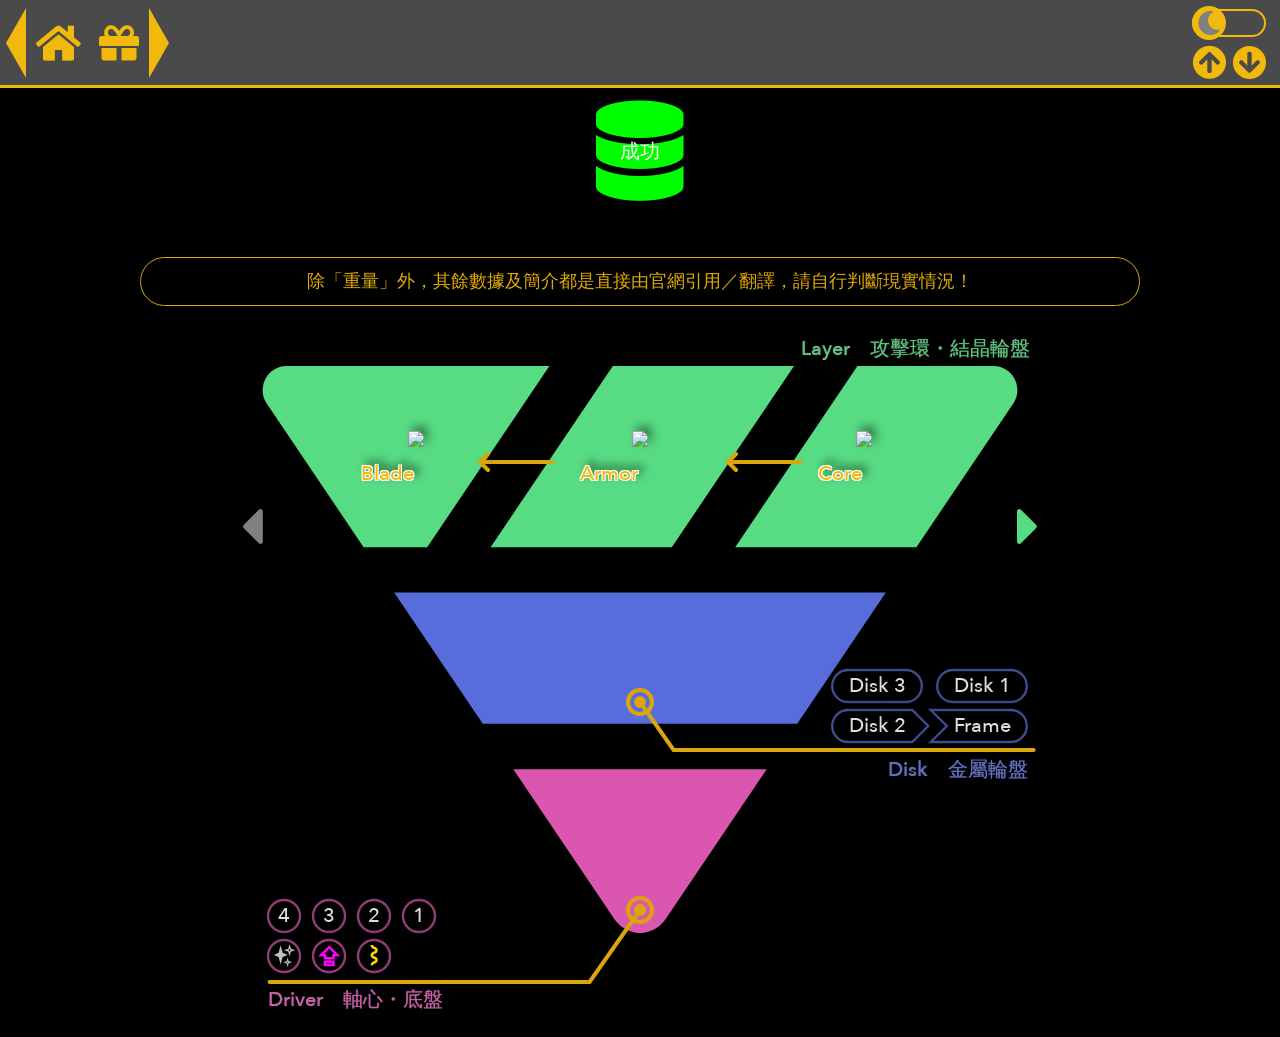
==== parts/index.html @ 6105d664 "67.18" ====
<!DOCTYPE html>
<script src=/include/common.js></script>
<title>陀螺部件 ￭ Beyblade Burst parts</title>
<script src=include/parts.js></script>
<script src=include/catalog.js></script>
<link rel=preload as=style href=include/catalog.css onload=this.rel='stylesheet'>
<link rel=stylesheet href=include/typography.css>

<nav><script>L(() => new nav());</script></nav>
<db-status></db-status>

<main hidden id=catalog>
    <h5></h5>
    <details hidden>
        <summary data-icon=></summary>
        <article></article>
    </details>
    <div class=filter></div>
    <section class=catalog></section>
</main>
<main hidden id=menu>
    <div class=tips>除「重量」外，其餘數據及簡介都是直接由官網引用／翻譯，請自行判斷現實情況！</div>
    <section>
        <b class=layer>Layer　攻擊環・結晶輪盤</b>
        <div class=layer style="height:31%;--p:7">
            <button data-icon="" disabled></button>
            <button data-icon=""></button>
            <div>
                <a href=?layer7b title=Blade></a>
                <a href=?layer7a title=Armor></a>
                <a href=?layer7c title=Core></a>
            </div>
            <div>
                <a href=?layer6s style="top:28%;left:22%" title=Chassis></a>
                <a href=?layer6r style="top:28%;left:53%" title=Ring></a>
                <a href=?layer6c style="top:50%;left:80%" title=Chip></a>
                <a href=?LB style="top:75%;left:35%" title='LB Ring'></a>
            </div>
            <div>
                <a href=?layer5></a>
                <a href=?layer5b title=Base></a>
                <a href=?layer5w title=Weight></a>
                <a href=?layer5c title=Chip></a>
            </div>
            <div>
                <a href=?remake></a>
                <a href=?layer4></a>
                <a href=?layer3></a>
                <a href=?layer2></a>
                <a href=?layer1></a>
            </div>
        </div>
        <div class=disk style="top:38%;height:23%">
            <a href=?LB style="left:38%;top:40%" title='LB Disk'></a>
            <div style='right:1%;bottom:calc(-20% - 1.5em)'>
                <a href=?disk3><svg viewBox="0 0 56 20"><use href="#oval"/></svg>Disk 3</a>
                <a href=?disk1><svg viewBox="0 0 56 20"><use href="#oval"/></svg>Disk 1</a>
                <a href=?disk2><svg viewBox="-2 0 60 20"><path d="M 10,0 a 10,10,0,0,0,0,20 h 40 l 10,-10 l -10,-10 Z"></path></svg>Disk 2</a>
                <a href=?frame><svg viewBox="2 0 60 20"><path d="M 50,0 a 10,10,0,0,1,0,20 h -50 l 10,-10 l -10,-10 Z"></path></svg>Frame</a>
                <b>Disk　金屬輪盤</b>
            </div>
        </div>
        <div class=driver style="top:68%;height:28%">
            <div style='left:3%;bottom:calc(-29% - 1.6em)'>
                <a href=?driver4>4</a>
                <a href=?driver3>3</a>
                <a href=?driver2>2</a>
                <a href=?driver1>1</a>
                <a href=?metal data-icon="✨"></a>
                <a href=?high data-icon="⇪"></a>
                <a href=?dash data-icon="⌇"></a>
                <b>Driver　軸心・底盤</b>
            </div>
        </div>

        <svg viewBox="0 0 100 73">
            <defs>
                <rect id=round width=20 height=20 rx=10 ry=10></rect>
                <rect id=oval width=56 height=20 rx=10 ry=10></rect>
                <marker id=bullseye>
                    <circle></circle>
                    <circle></circle>
                </marker>
            </defs>
            <image href="include/parts.svg#layer" width="100" height="73" />
            <path id='7' d="M 70,12 l -9,0 m 0,0 l 1,1 m -1,-1 l 1,-1 m -1,1 m -22,0 l -9,0 m 0,0 l 1,1 m -1,-1 l 1,-1 m -1,1 "/>
            <path id='6' d="M 71,12 l -3,0 l -3.5,-5 l -3,0 m 0,0 l 1,1 m -1,-1 l 1,-1 m -1,1 m -17,0 l -13.5,0 m 0,0 l 1,1 m -1,-1 l 1,-1 m -1,1 
            M 68,12 l -3.5,5 l -20.5,0 m 0,0 l 1,1 m -1,-1 l 1,-1 m -1,1 m -16.5,0 l -4,0 l -2.1,3 l 9.1,13 m 0,0 l .4,-1.3 m -.4,1.3 l -1.5,-.3"/>
            <path id='5' d="M 73,12 l -5,0 m 0,0 l 1,1 m -1,-1 l 1,-1 m -1,1 m -15.5,0 l -5,0 m 0,0 l 1,1 m -1,-1 l 1,-1 m -1,1 "/>
            <path d='M 50,68 l -6.3,9 l -40,0' marker-start='url(#bullseye)'></path>
            <path d='M 50,42 l 4.2,6 l 45,0' marker-start='url(#bullseye)'></path>
        </svg>
    </section>
</main>
<script>
    let max = page = parseInt(Q('div.layer').style.getPropertyValue('--p'));
    const hidePath = page => Q(`path[id]`, path => path.style.opacity = path.id == page ? 1 : 0);
    hidePath(page);
    Q('button:first-of-type').onclick = ev => {
        Q('button:last-of-type').disabled = false;
        Q('div.layer').style.setProperty('--p', ++page);
        ev.target.disabled = page == max;
        hidePath(page);
    };
    Q('button:last-of-type').onclick = ev => {
        Q('button:first-of-type').disabled = false;
        Q('div.layer').style.setProperty('--p', --page);
        ev.target.disabled = page == 4;
        hidePath(page);
    };
    L(() => {
        if (Parts.group)
            return Q('#catalog').hidden = false;
        Q('.layer a:empty,.disk a:empty', a => a.insertAdjacentHTML('beforeend', `<img src=/img/system-${nav.comp(a.getAttribute('href').substring(1))}.png>`));
        Q('.driver a', a => a.insertAdjacentHTML('afterbegin', `<svg viewBox="0 0 20 20"><use href="#round"/></svg>`));
        Q('#menu').hidden = false;
        Q('style[media]').removeAttribute('media');
    });
</script>
<style media="max-width:1px">
    main [data-icon]::after {content:attr(data-icon);}
    a[href='?dash']::after  {color:gold;}
    a[href='?metal']::after {color:silver;}
    a[href='?high']::after  {color:magenta;}
    a[title]::after {
        content:attr(title);
        position:absolute;right:.5em;bottom:0;
        color:var(--theme);
        text-shadow:0.05em 0.05em 0 white, -0.05em 0.05em 0 white, -0.05em -0.05em 0 white, 0.05em -0.05em white
    }

    #menu [style],.layer>div {
        position:absolute;
    }
    section {
        position:relative;
        max-width:800px;
        margin:3em auto;
    }
    section div {
        width:100%;
        z-index:1;
    }
    .layer {
        overflow:hidden;
    }
    .layer>div   {
        height:100%;
        transition:left .5s;
        display:flex;justify-content:space-around;align-items:center;
        padding:0 8%;
    }
    .layer>div:nth-last-of-type(4) {left:calc((var(--p) - 7)*100%);}
    .layer>div:nth-last-of-type(3) {left:calc((var(--p) - 6)*100%);}
    .layer>div:nth-last-of-type(2) {left:calc((var(--p) - 5)*100%);}
    .layer>div:last-of-type        {left:calc((var(--p) - 4)*100%);}

    defs~path,.disk>a[href='?LB'] {
        transition:opacity .5s;
    }
    .layer:not([style*='--p:6'])+.disk>a[href='?LB'] {
        opacity:0;
    }
    .disk>div {
        width:11em;
        text-align:right;
    }
    .disk>div a,.driver a {
        max-height:2em;line-height:2em;
        position:relative;
        display:inline-block;
        text-align:center;
    }
    .disk>div a {
        width:4em;
        margin:0 .5em;
    }
    .driver a {
        width:2em;
    }
    .driver>div {
        width:10em;
        text-align:left;
    }

    button {
        position:absolute;bottom:0;
        z-index:3;
        border:none;background:none;
        color:hsl(var(--c),65%,60%);
        font-size:3em;height:1em;
        padding:0;
    }
    button[disabled] {
        color:grey;
    }
    button:first-of-type {left:0;}
    button:last-of-type {right:0;}

    a[href^='?layer6'],a[href='?LB'] {
        transform:translate(-50%,-50%);
    }
    .layer a:not([style]) {
        position:relative;
    }
    .layer a,.disk>a {
        display:inline-block;
        height:3em;
    }
    section a svg {
        position:absolute;left:50%;top:50%;transform:translate(-50%,-50%);
        height:80%;
        z-index:-1;
    }
    section img {
        height:100%;
    }
    section a {
        filter:drop-shadow(0.25rem -0.25rem 0.2rem hsla(0,0%,0%,0.4)) !important;
    }
    section a:hover {
        filter:brightness(120%) drop-shadow(0.25rem -0.25rem 0.2rem hsla(0,0%,0%,0.4)) !important;
    }
    section>b {
        margin-bottom:.2em;
        position:absolute;right:.5em;bottom:100%;
    }
    b {
        margin-top:.5rem;
        display:block;
        color:hsl(var(--c),var(--s),calc(60% - var(--b)/10));
        text-shadow:0 0 .05rem hsl(var(--c),var(--s),calc(50% - var(--b)/10));
    }
    .disk b {
        padding-right:.2rem;
    }
    .driver b {
        padding-left:.2rem;
    }

    /*svg*/
    svg * {
        overflow: visible;
    }
    .driver+svg path {
        stroke:hsl(var(--c),var(--s),calc(50% - var(--b)/10));
        stroke-linecap:round;
        stroke-width:.5;
        fill:transparent;
    }
    circle,rect {
        r:2.5;
        fill:transparent;
    }
    rect,.disk path {
        stroke:hsl(var(--c),var(--s),40%);
        stroke-width:1.5;
        fill:none;
    }
    #bullseye circle:first-child {
        r:3;
        stroke:hsl(var(--c),var(--s),calc(50% - var(--b)/10));
    }
    #bullseye circle:last-child {
        r:1.5;
        fill:hsl(var(--c),var(--s),calc(50% - var(--b)/10));
    }
</style>
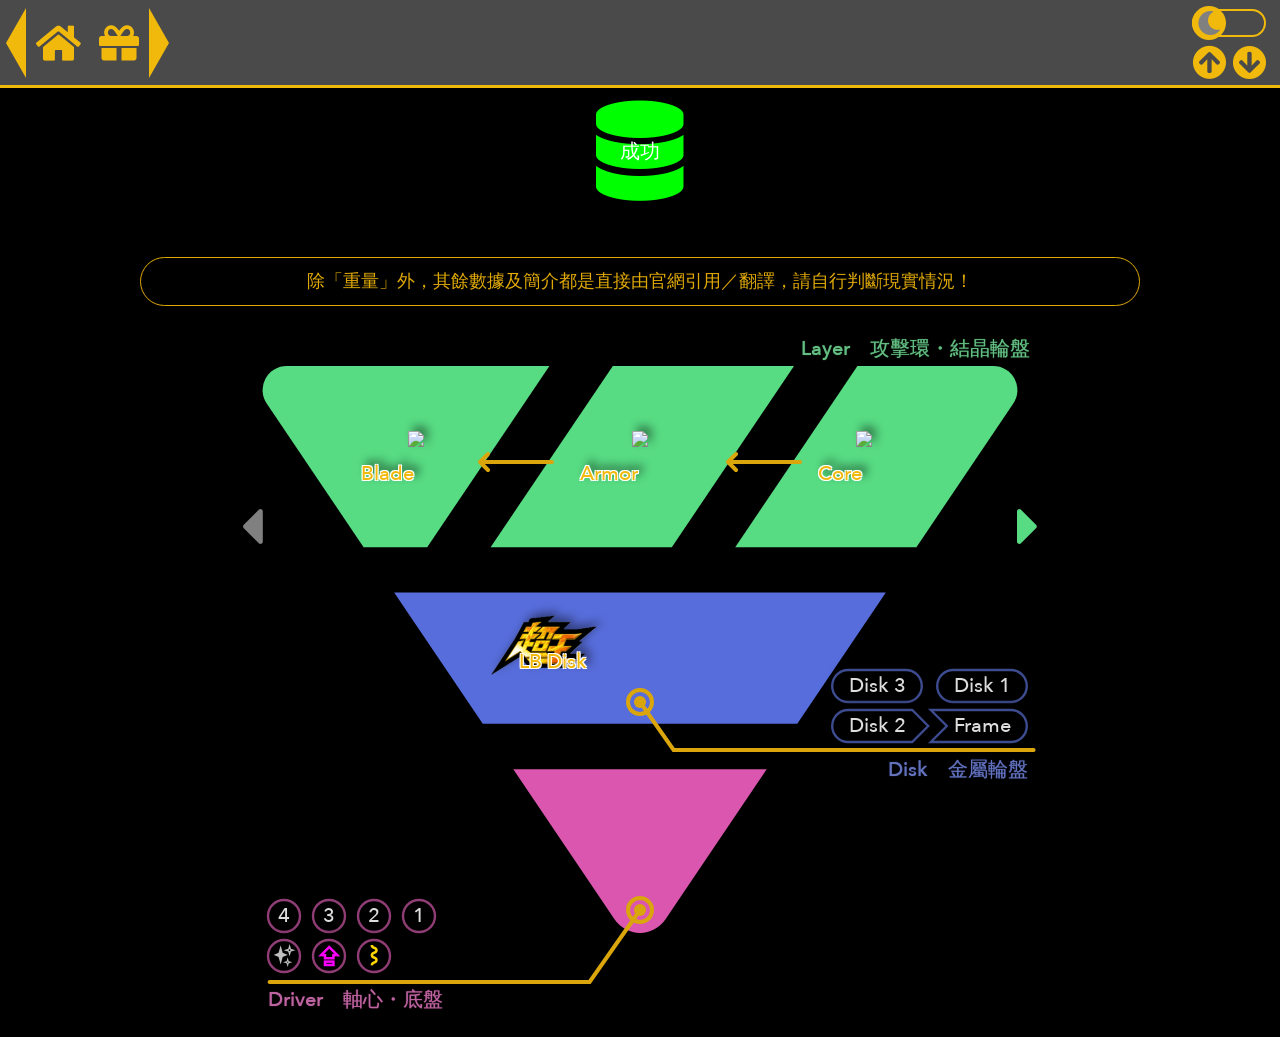
==== commit 69f7ad34: "68.3" ====
--- a/parts/index.html
+++ b/parts/index.html
@@ -158,7 +158,7 @@
     defs~path,.disk>a[href='?LB'] {
         transition:opacity .5s;
     }
-    .layer:not([style*='--p:6'])+.disk>a[href='?LB'] {
+    .layer:not([style*='--p']):not([style*='6'])+.disk>a[href='?LB'] {
         opacity:0;
     }
     .disk>div {
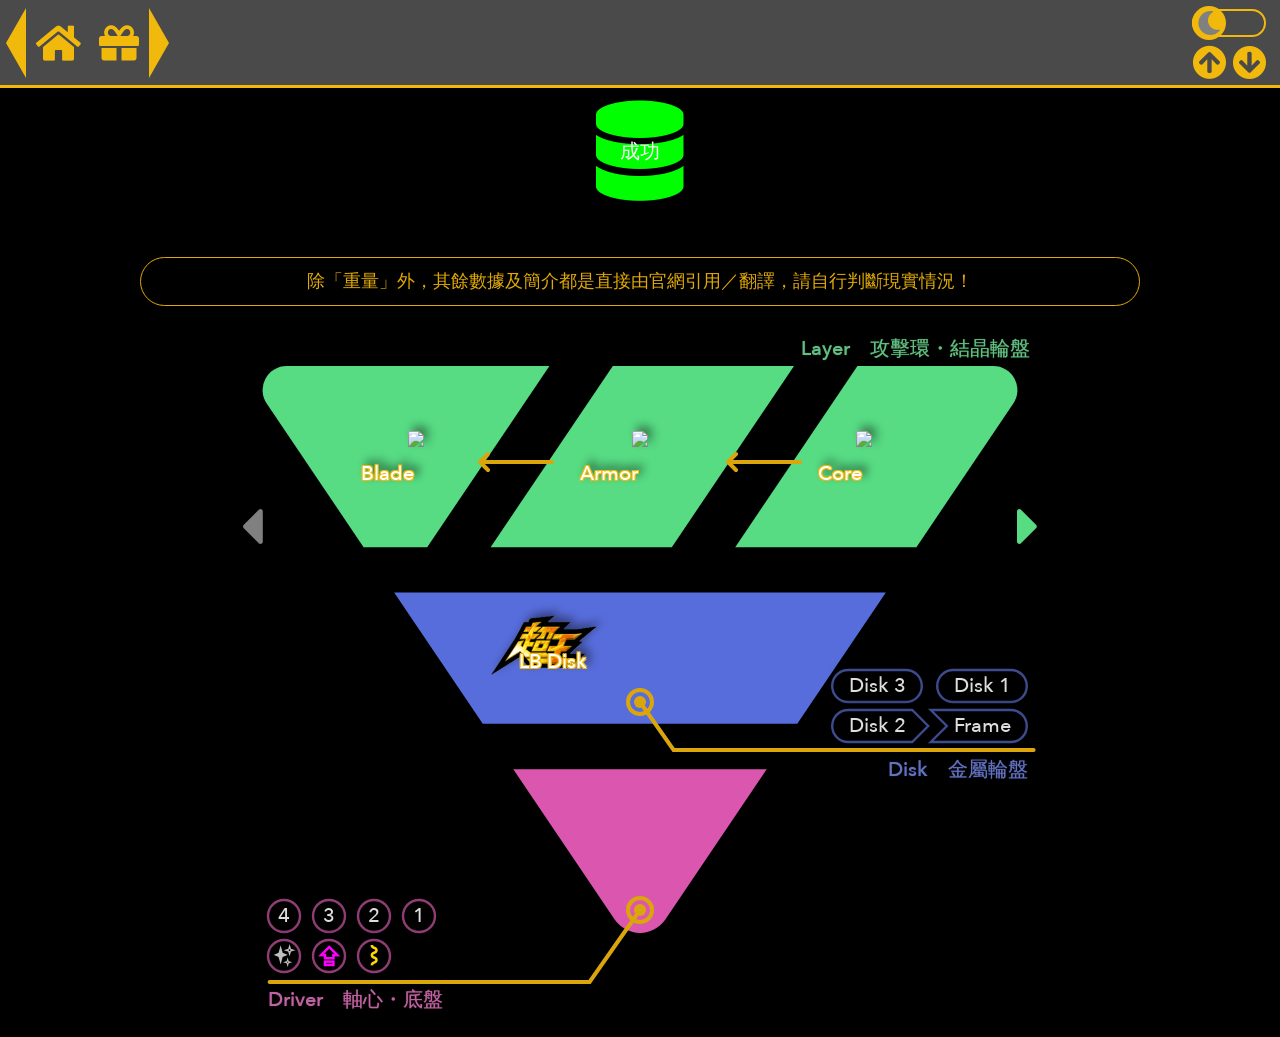
==== commit 5fbd1b36: "68.4" ====
--- a/parts/index.html
+++ b/parts/index.html
@@ -125,10 +125,9 @@
     a[title]::after {
         content:attr(title);
         position:absolute;right:.5em;bottom:0;
-        color:var(--theme);
-        text-shadow:0.05em 0.05em 0 white, -0.05em 0.05em 0 white, -0.05em -0.05em 0 white, 0.05em -0.05em white
-    }
-
+        color:white;
+        text-shadow:0.05em 0.05em 0 var(--theme), -0.05em 0.05em 0 var(--theme), -0.05em -0.05em 0 var(--theme), 0.05em -0.05em var(--theme);
+    }
     #menu [style],.layer>div {
         position:absolute;
     }
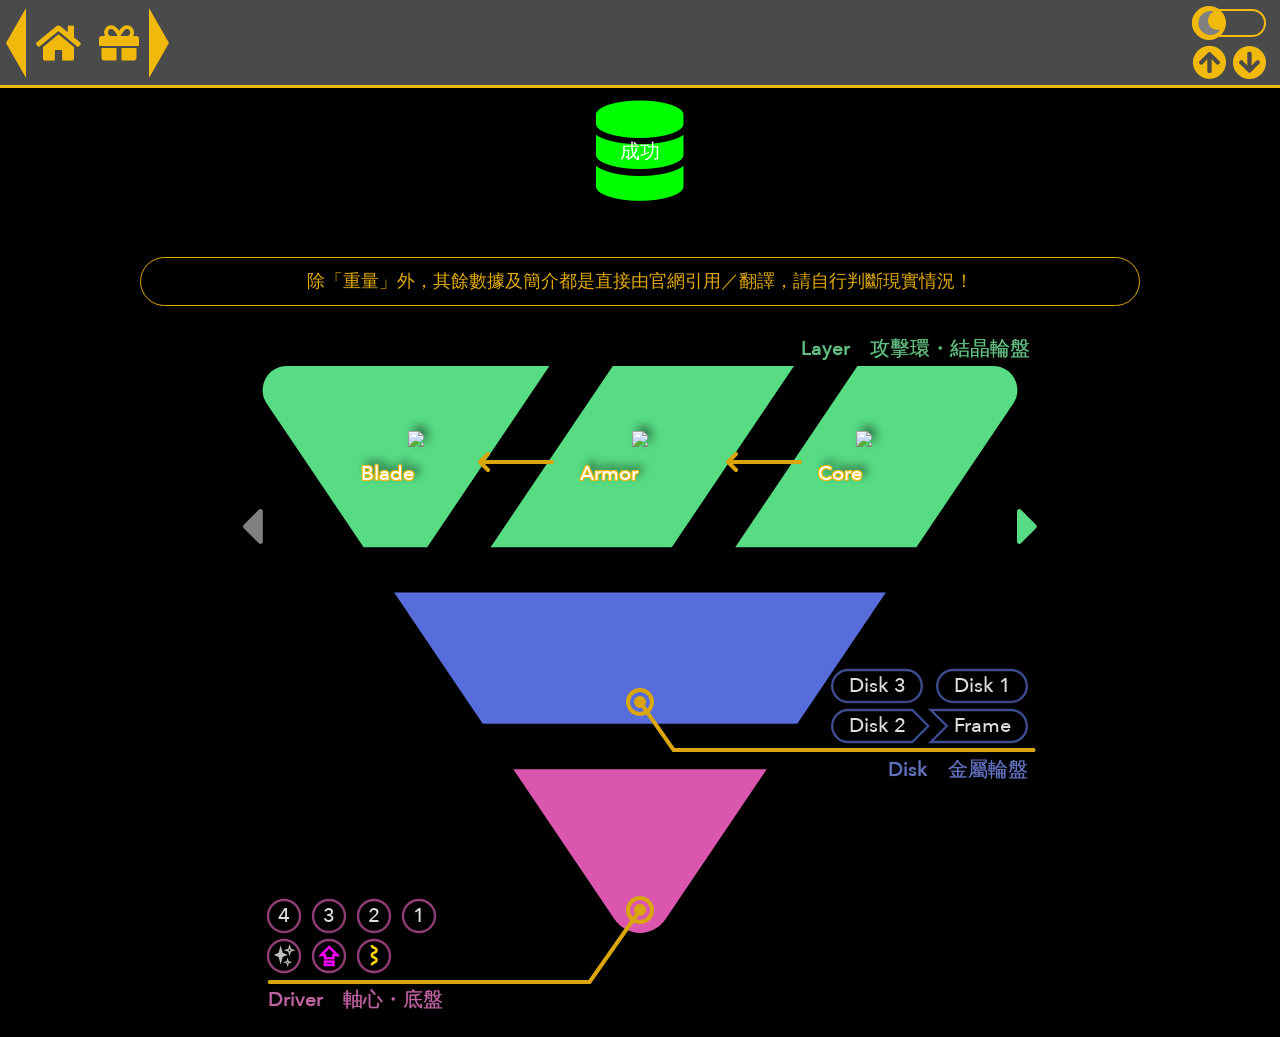
==== commit 74cf9f47: "68.5" ====
--- a/parts/index.html
+++ b/parts/index.html
@@ -157,8 +157,11 @@
     defs~path,.disk>a[href='?LB'] {
         transition:opacity .5s;
     }
-    .layer:not([style*='--p']):not([style*='6'])+.disk>a[href='?LB'] {
+    .disk>a[href='?LB'] {
         opacity:0;
+    }
+    .layer[style*='6']+.disk>a[href='?LB'] {
+        opacity:1;
     }
     .disk>div {
         width:11em;
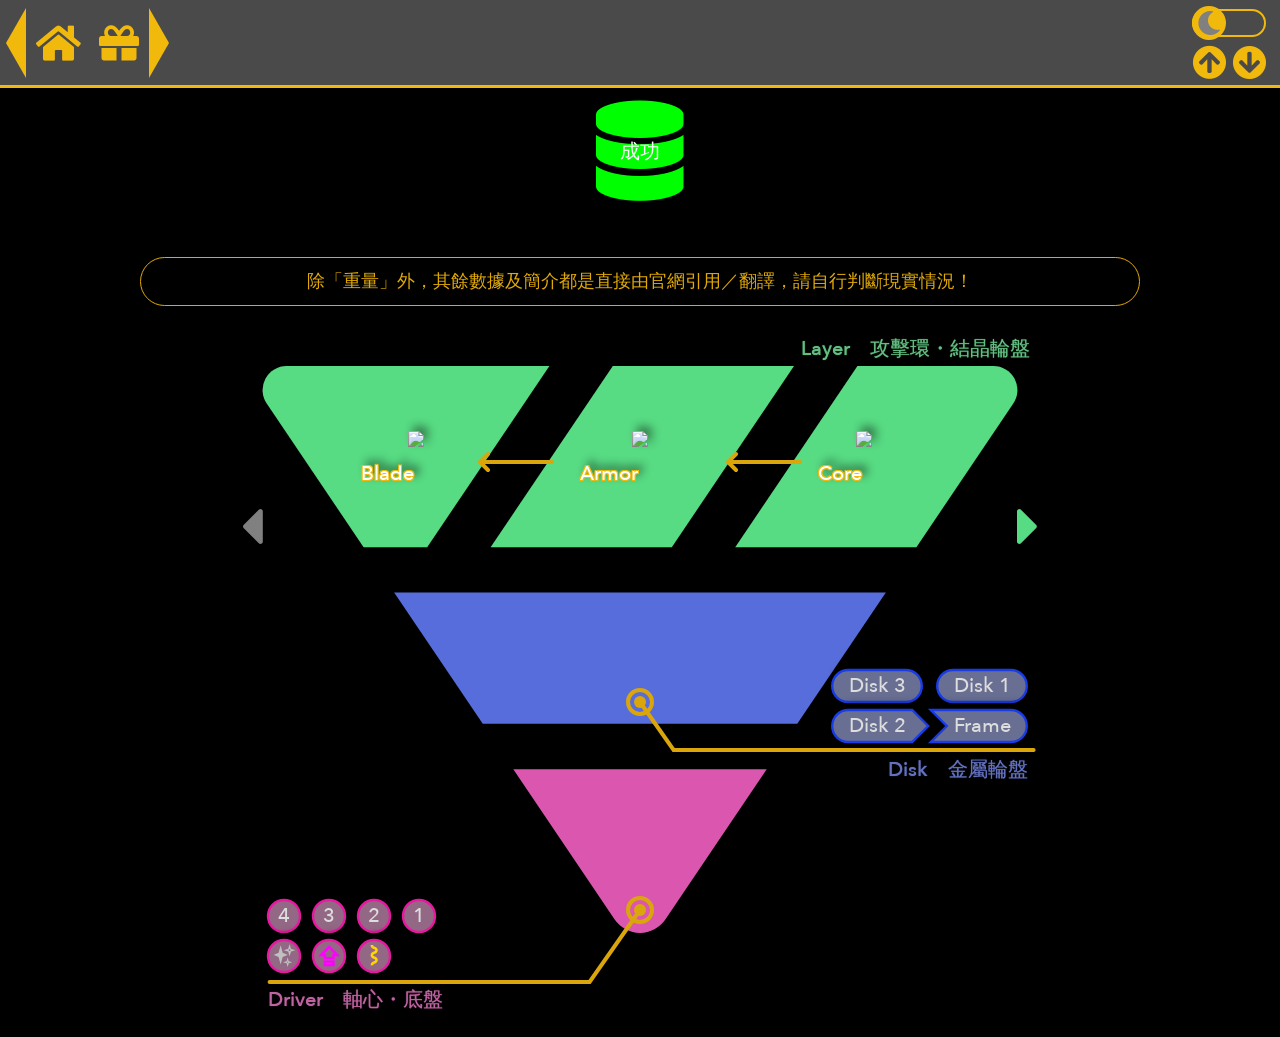
==== commit e8f30753: "69.6" ====
--- a/parts/index.html
+++ b/parts/index.html
@@ -242,22 +242,21 @@
 
     /*svg*/
     svg * {
-        overflow: visible;
+        overflow:visible;
+        fill:none;
     }
     .driver+svg path {
         stroke:hsl(var(--c),var(--s),calc(50% - var(--b)/10));
         stroke-linecap:round;
         stroke-width:.5;
-        fill:transparent;
-    }
-    circle,rect {
+    }
+    circle {
         r:2.5;
-        fill:transparent;
     }
     rect,.disk path {
-        stroke:hsl(var(--c),var(--s),40%);
+        stroke:hsl(var(--c),80%,50%);
         stroke-width:1.5;
-        fill:none;
+        fill:hsla(var(--c),var(--s),70%,.7);
     }
     #bullseye circle:first-child {
         r:3;
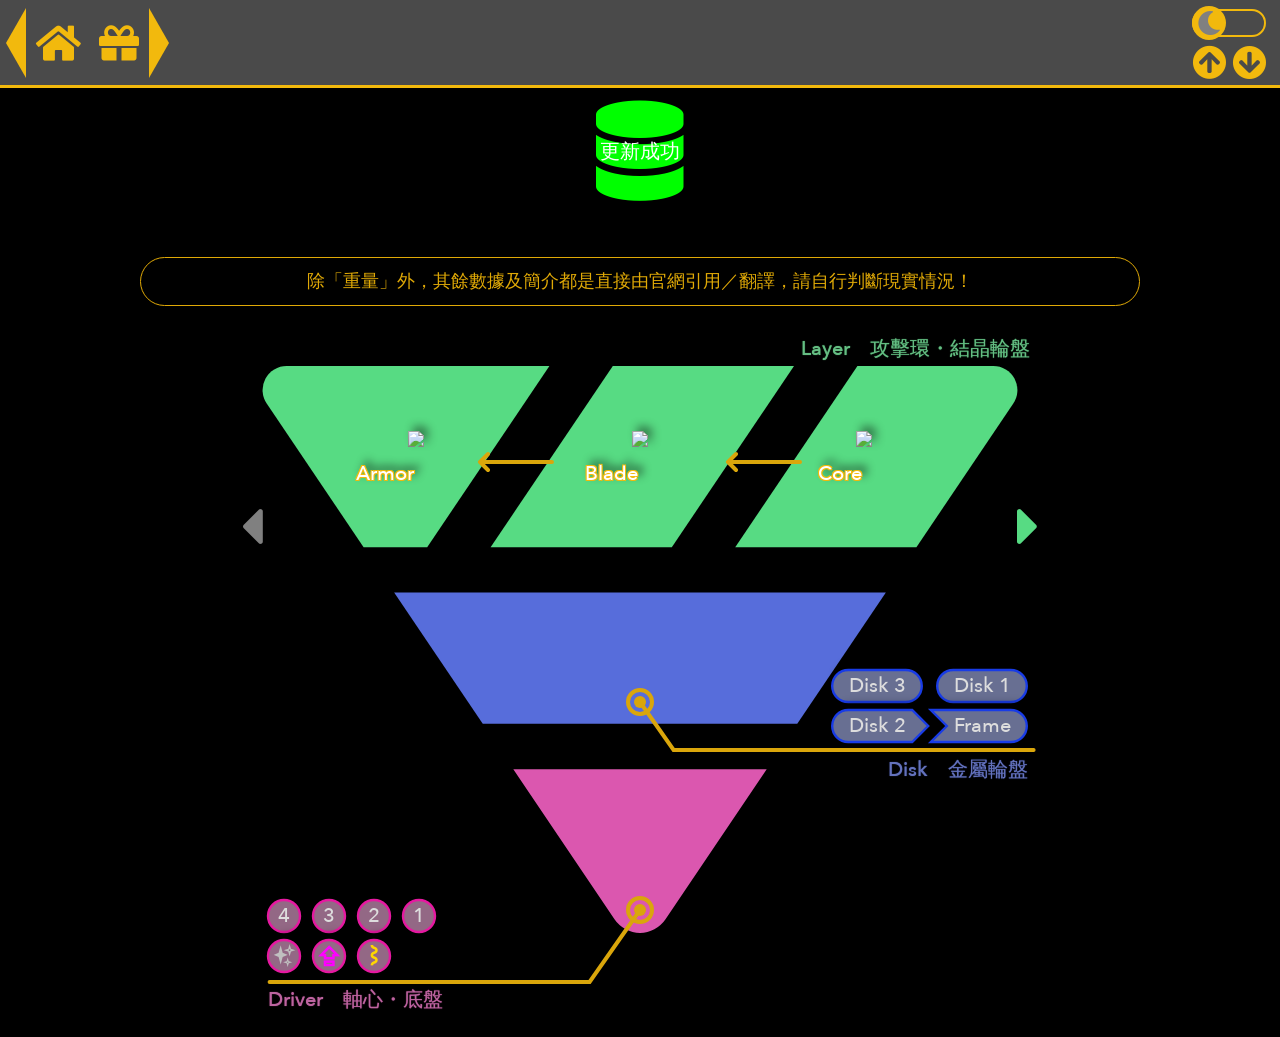
==== commit 85865548: "73.6" ====
--- a/parts/index.html
+++ b/parts/index.html
@@ -26,8 +26,8 @@
             <button data-icon="" disabled></button>
             <button data-icon=""></button>
             <div>
+                <a href=?layer7a title=Armor></a>
                 <a href=?layer7b title=Blade></a>
-                <a href=?layer7a title=Armor></a>
                 <a href=?layer7c title=Core></a>
             </div>
             <div>
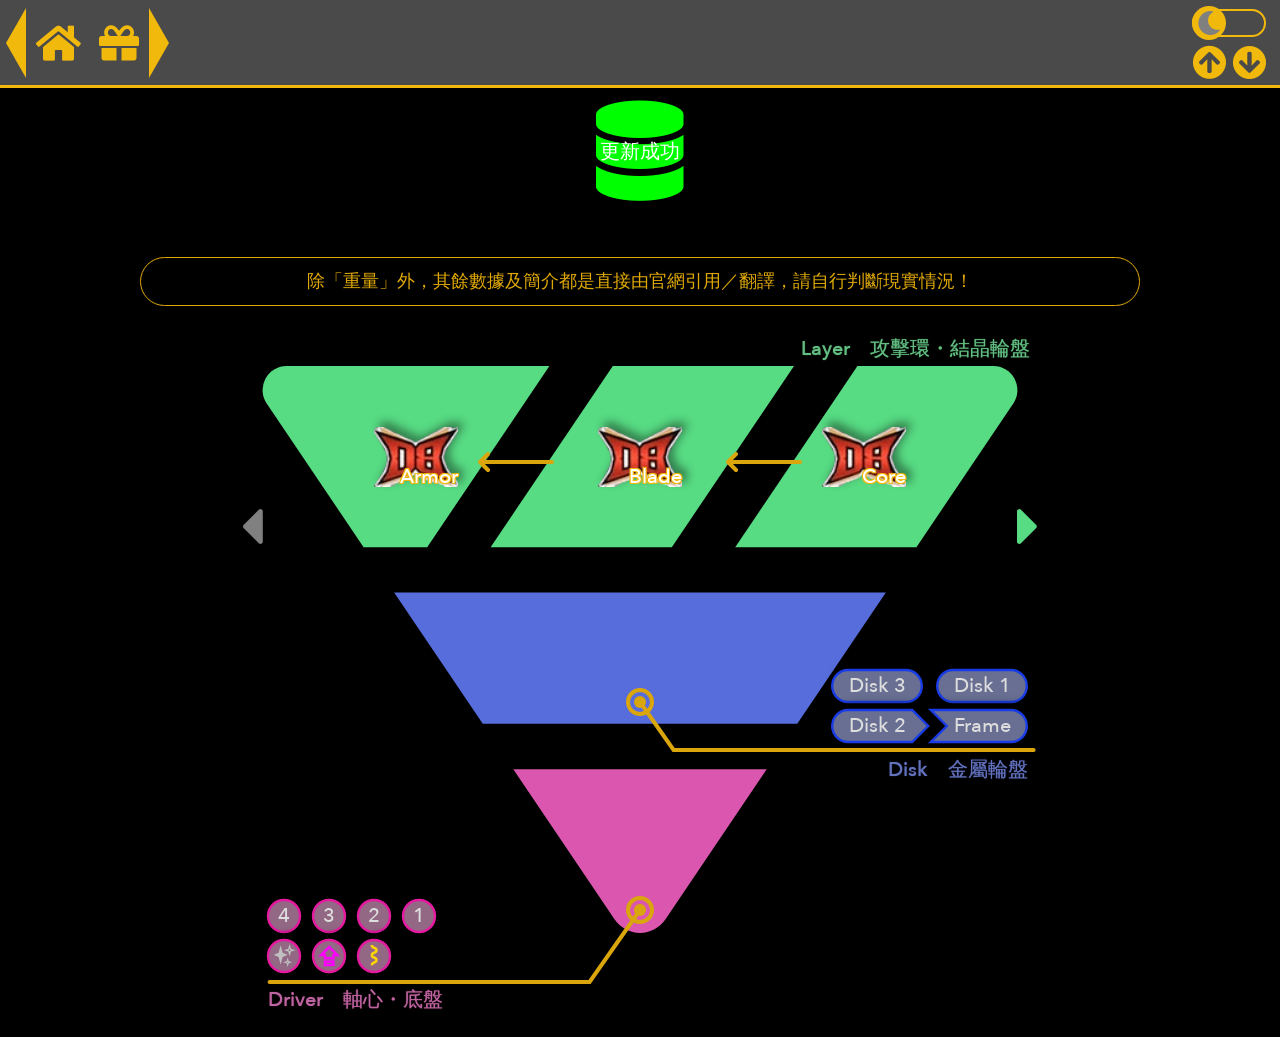
==== commit c289cffc: "73.22" ====
--- a/parts/index.html
+++ b/parts/index.html
@@ -124,8 +124,8 @@
     a[href='?high']::after  {color:magenta;}
     a[title]::after {
         content:attr(title);
-        position:absolute;right:.5em;bottom:0;
-        color:white;
+        position:absolute;right:0;bottom:0;
+        color:white;line-height:1;
         text-shadow:0.05em 0.05em 0 var(--theme), -0.05em 0.05em 0 var(--theme), -0.05em -0.05em 0 var(--theme), 0.05em -0.05em var(--theme);
     }
     #menu [style],.layer>div {
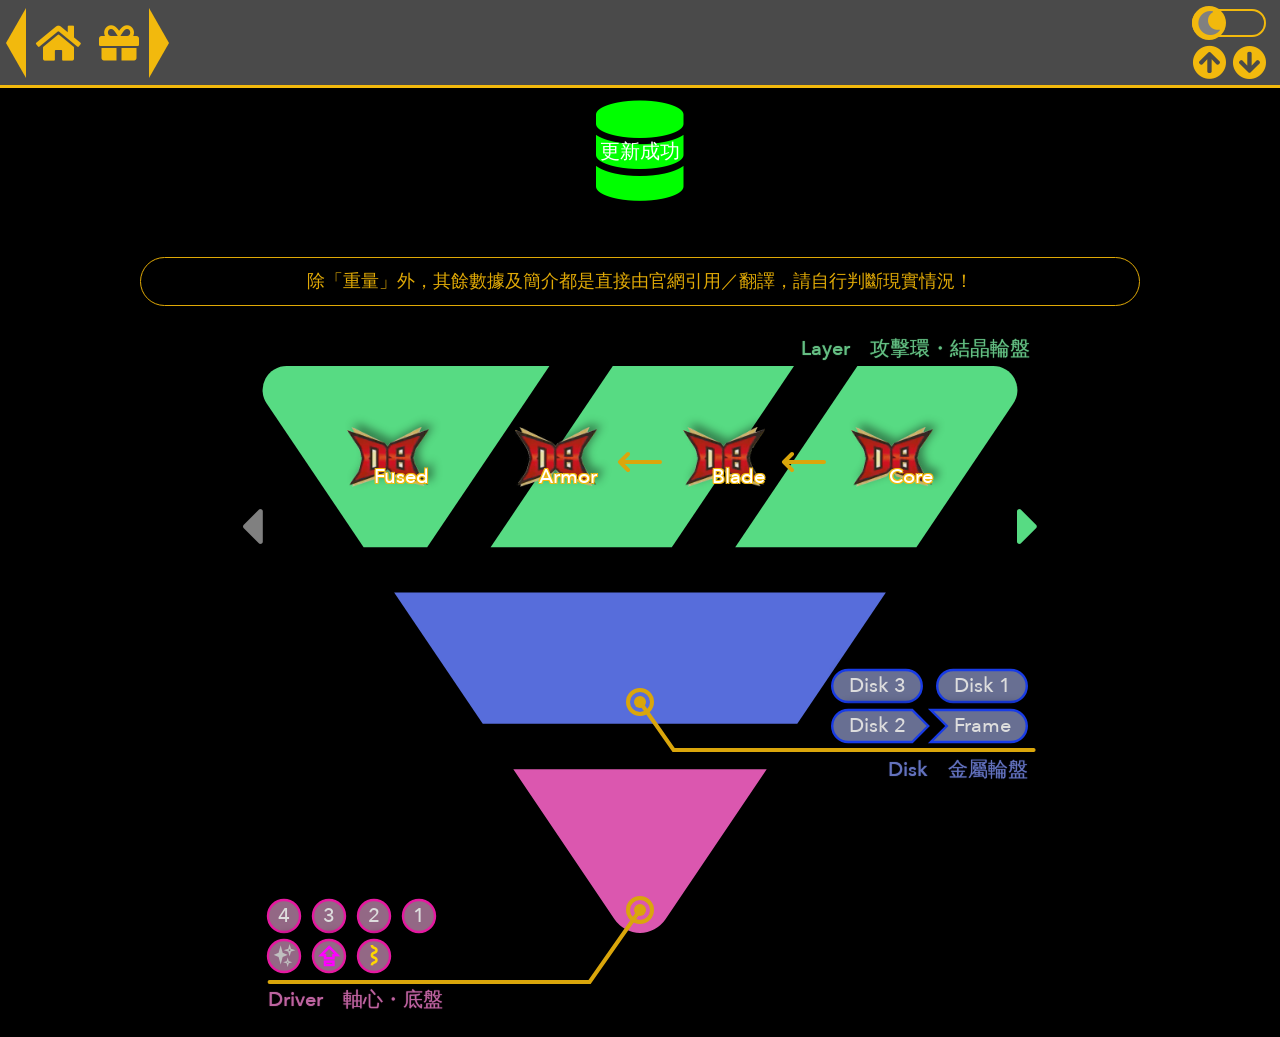
==== commit e42f2356: "85.3" ====
--- a/parts/index.html
+++ b/parts/index.html
@@ -26,6 +26,7 @@
             <button data-icon="" disabled></button>
             <button data-icon=""></button>
             <div>
+                <a href=?layer7 title=Fused></a>
                 <a href=?layer7a title=Armor></a>
                 <a href=?layer7b title=Blade></a>
                 <a href=?layer7c title=Core></a>
@@ -83,7 +84,7 @@
                 </marker>
             </defs>
             <image href="include/parts.svg#layer" width="100" height="73" />
-            <path id='7' d="M 70,12 l -9,0 m 0,0 l 1,1 m -1,-1 l 1,-1 m -1,1 m -22,0 l -9,0 m 0,0 l 1,1 m -1,-1 l 1,-1 m -1,1 "/>
+            <path id='7' d="M 73,12 l -5,0 m 0,0 l 1,1 m -1,-1 l 1,-1 m -1,1 m -15.5,0 l -5,0 m 0,0 l 1,1 m -1,-1 l 1,-1 m -1,1 "/>
             <path id='6' d="M 71,12 l -3,0 l -3.5,-5 l -3,0 m 0,0 l 1,1 m -1,-1 l 1,-1 m -1,1 m -17,0 l -13.5,0 m 0,0 l 1,1 m -1,-1 l 1,-1 m -1,1 
             M 68,12 l -3.5,5 l -20.5,0 m 0,0 l 1,1 m -1,-1 l 1,-1 m -1,1 m -16.5,0 l -4,0 l -2.1,3 l 9.1,13 m 0,0 l .4,-1.3 m -.4,1.3 l -1.5,-.3"/>
             <path id='5' d="M 73,12 l -5,0 m 0,0 l 1,1 m -1,-1 l 1,-1 m -1,1 m -15.5,0 l -5,0 m 0,0 l 1,1 m -1,-1 l 1,-1 m -1,1 "/>
